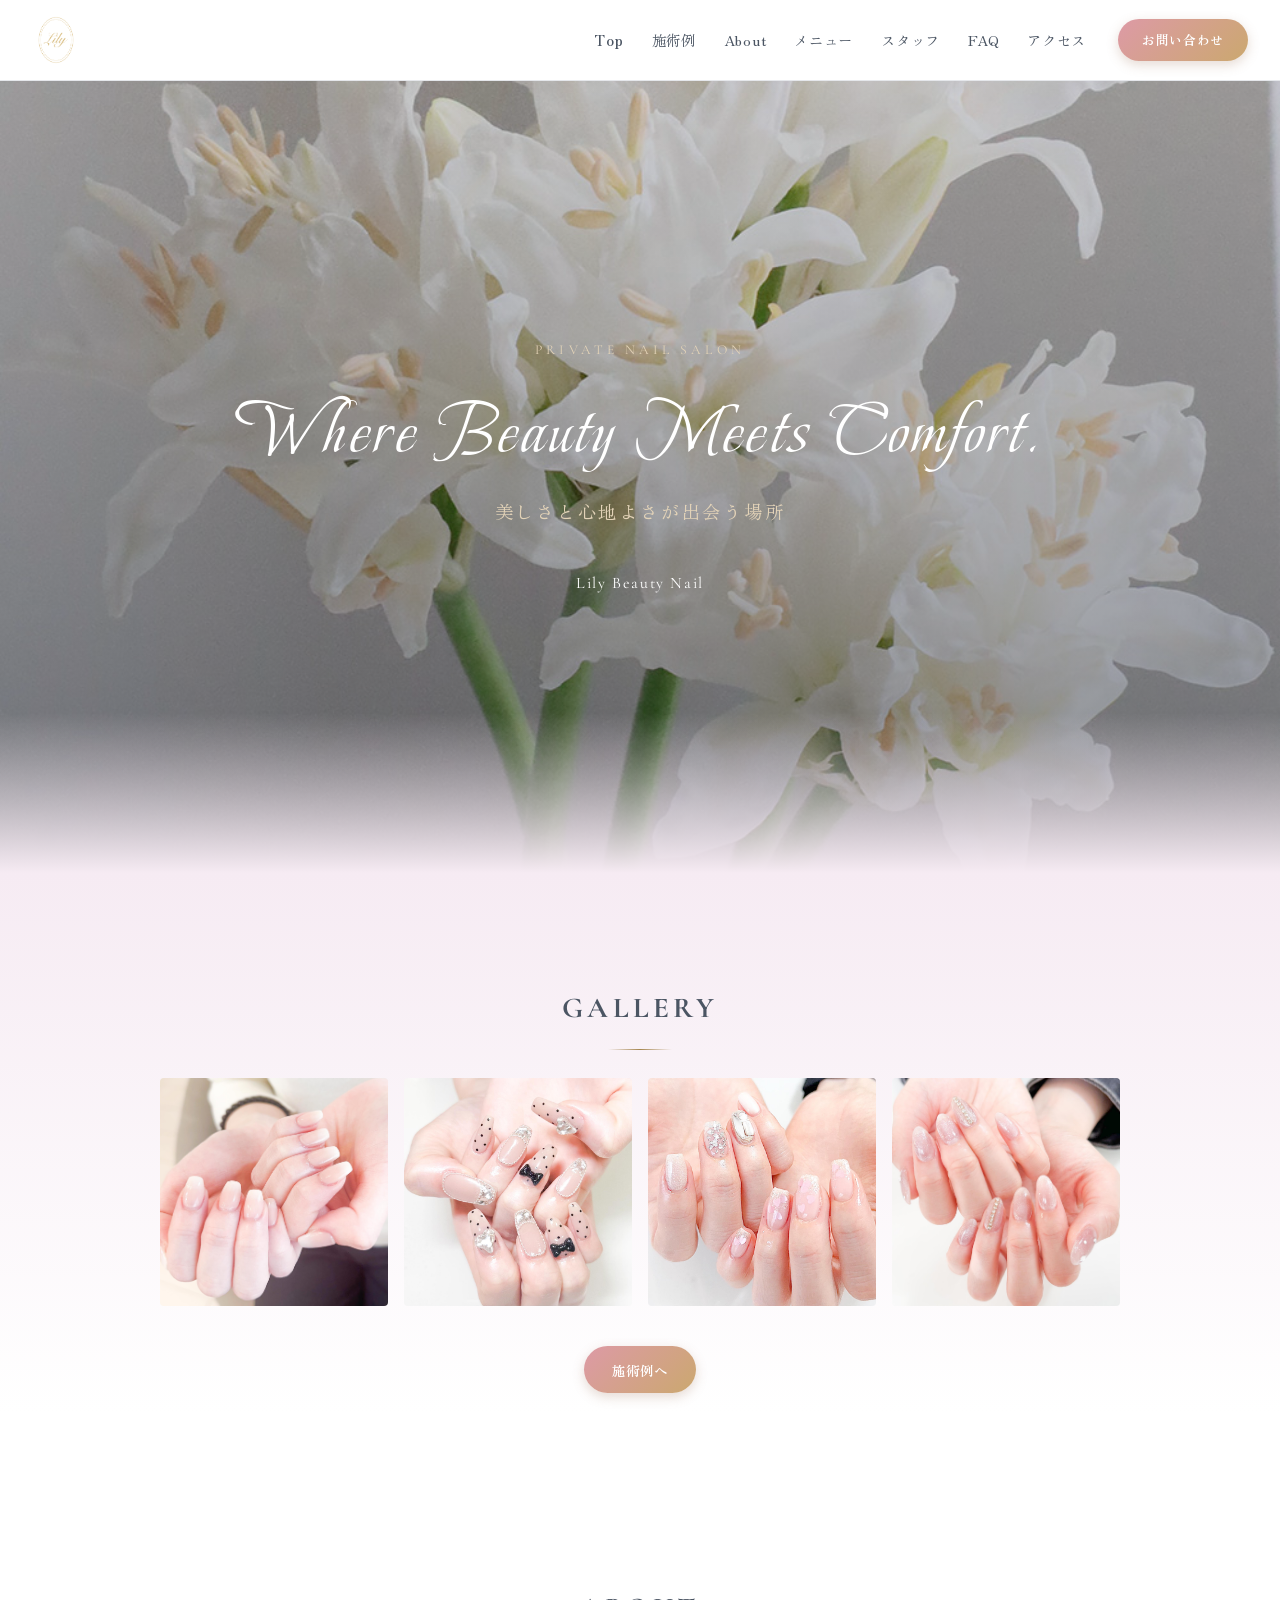
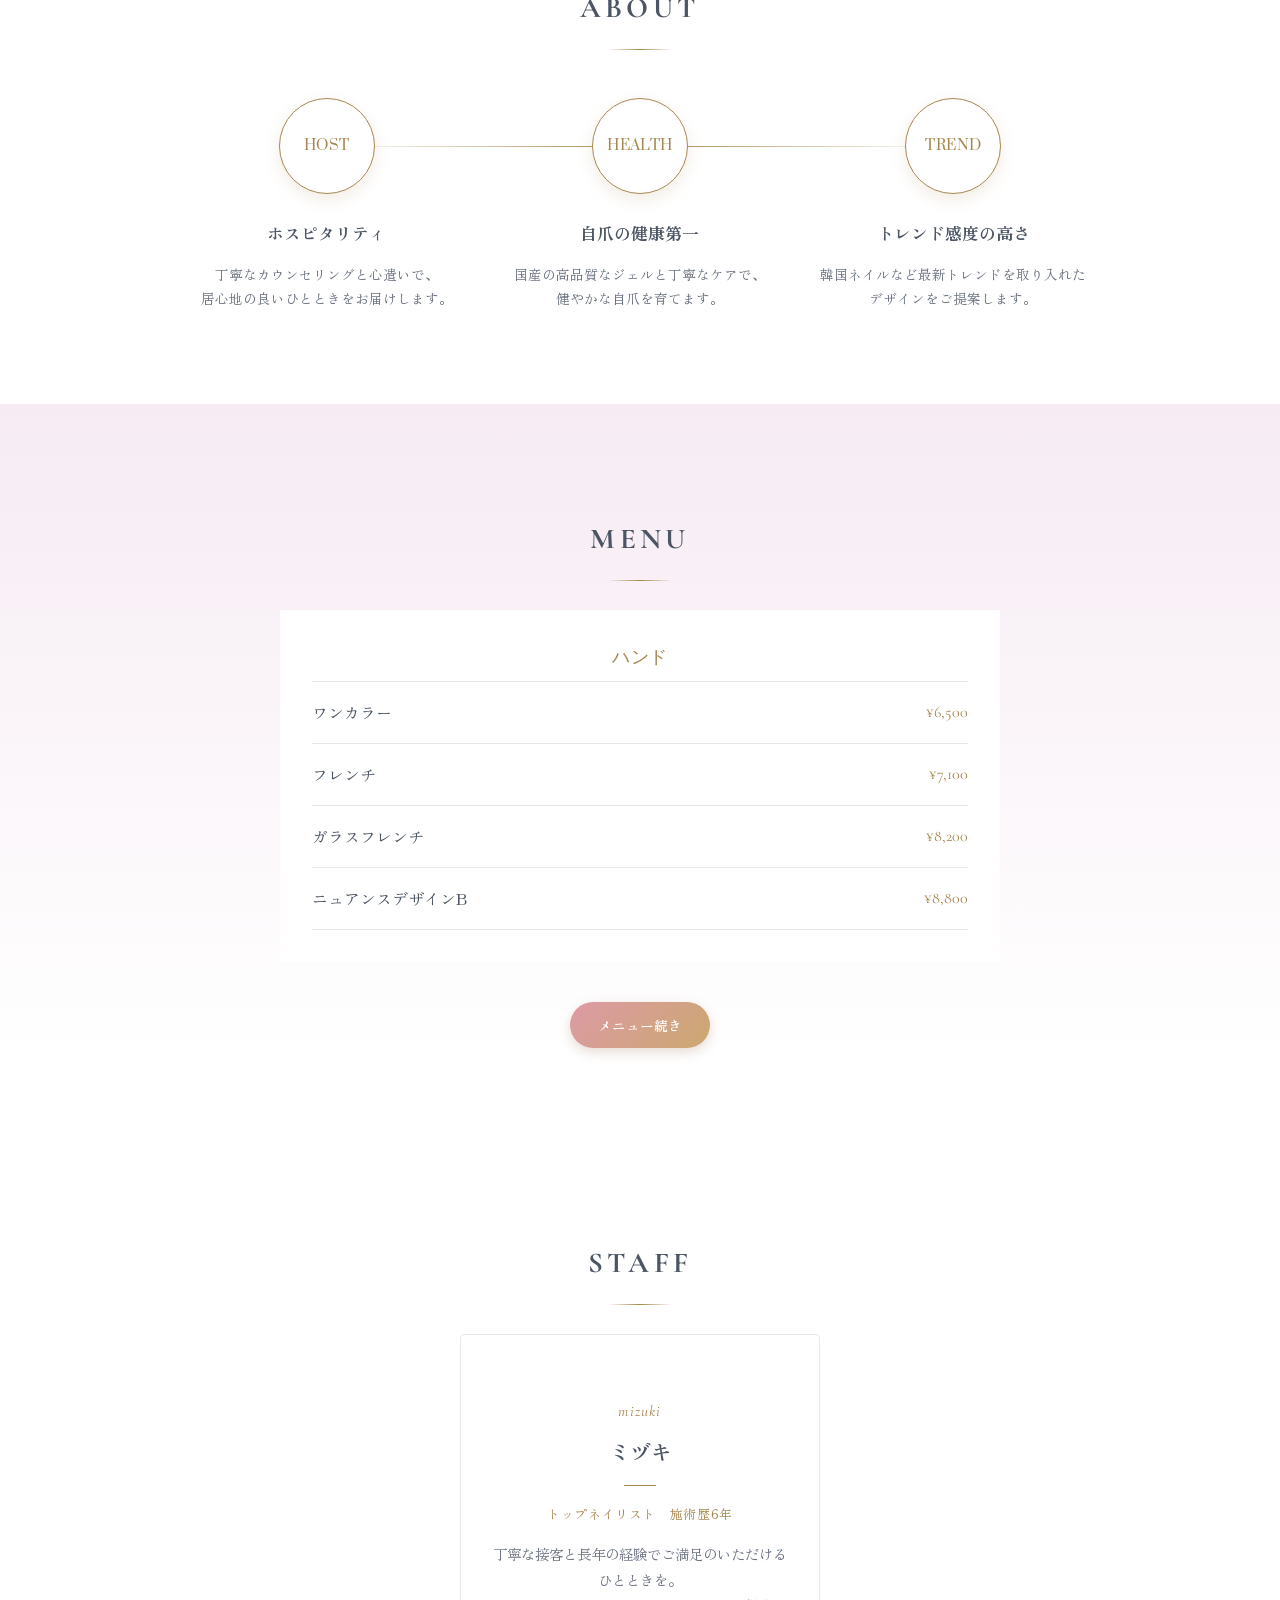
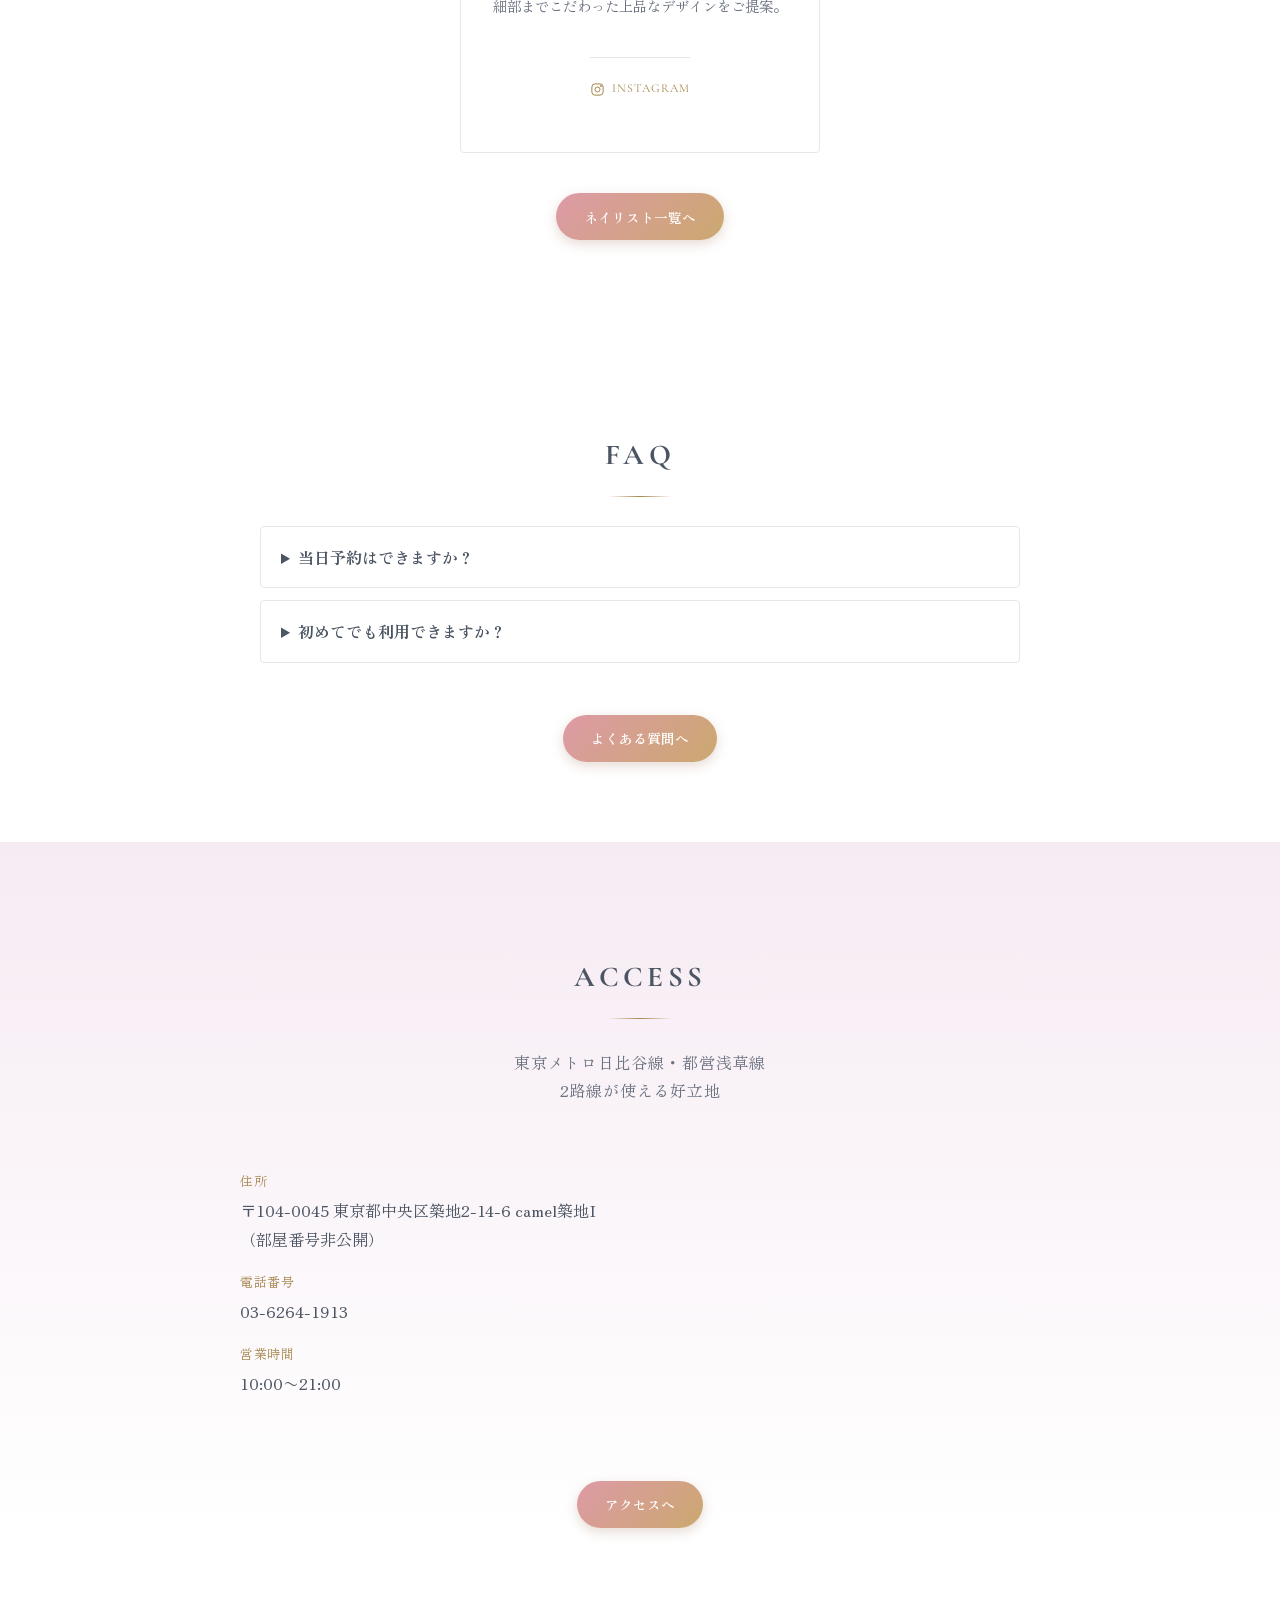
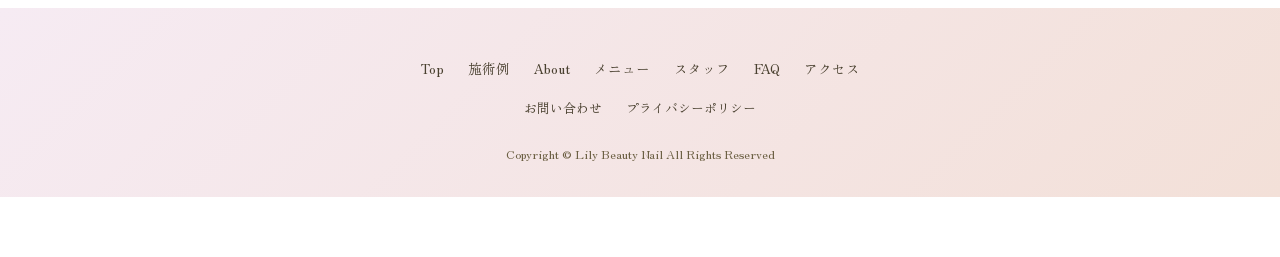
==== index.html @ 48273296 "Initial commit: Lily Beauty Nail official site 8 pages (Top / About / Gallery / Menu / Staff / FAQ /" ====
<!DOCTYPE html>
<html lang="ja">
<head>
  <meta charset="UTF-8">
  <meta name="viewport" content="width=device-width, initial-scale=1.0">
  <title>Lily Beauty Nail</title>
  <link rel="preconnect" href="https://fonts.googleapis.com">
  <link href="https://fonts.googleapis.com/css2?family=Beau+Rivage&family=Cormorant+Garamond:ital,wght@0,500;0,600;0,700;1,500;1,600;1,700&family=Prata&family=Zen+Old+Mincho:wght@400;500;600;700&display=swap" rel="stylesheet">
  <link rel="stylesheet" href="style.css">
</head>
<body>
  <header class="site-header">
    <a href="index.html" class="logo">
      <img src="images/logo.png" alt="Lily Beauty Nail">
    </a>
    <nav id="site-nav" class="site-nav">
      <ul>
        <li><a href="index.html" class="active">Top</a></li>
        <li><a href="gallery.html">施術例</a></li>
        <li><a href="concept.html">About</a></li>
        <li><a href="menu.html">メニュー</a></li>
        <li><a href="staff.html">スタッフ</a></li>
        <li><a href="faq.html">FAQ</a></li>
        <li><a href="access.html">アクセス</a></li>
    </ul>
      <a href="access.html" class="btn-contact contact-trigger">お問い合わせ</a>
    </nav>
    <button id="nav-toggle" class="nav-toggle" aria-label="メニューを開く" aria-expanded="false">
      <span></span><span></span><span></span>
    </button>
  </header>

  <section class="hero" style="background-image: url('images/hero-lily.jpg');">
    <div class="hero-overlay"></div>
    <div class="hero-content">
      <p class="hero-eyebrow">PRIVATE NAIL SALON</p>
      <h1>Where Beauty Meets Comfort.</h1>
      <p class="hero-sub-jp">美しさと心地よさが出会う場所</p>
      <p class="hero-sub">Lily Beauty Nail</p>
    </div>
  </section>

  <section class="preview-section on-green">
    <p class="preview-eyebrow">Gallery</p>
    <div class="gallery-grid" style="max-width:960px;margin:0 auto;">
      <div class="gallery-item"><img src="images/gallery-1.jpg" alt="ナチュラルフレンチネイル"><span class="gallery-word">simple</span></div>
      <div class="gallery-item"><img src="images/gallery-2.jpg" alt="ドットとリボンのネイルデザイン"><span class="gallery-word">korean</span></div>
      <div class="gallery-item"><img src="images/gallery-3.jpg" alt="グリッターとハートのネイルデザイン"><span class="gallery-word">trend</span></div>
      <div class="gallery-item"><img src="images/gallery-4.jpg" alt="グリッターとラインストーンのネイルデザイン"><span class="gallery-word">chic</span></div>
    </div>
    <a href="gallery.html" class="preview-more">施術例へ</a>
  </section>

  <section class="preview-section">
    <p class="preview-eyebrow">About</p>
    <div class="values-grid">
      <div class="value-item">
        <div class="value-circle"><span>HOST</span></div>
        <h3>ホスピタリティ</h3>
        <p>丁寧なカウンセリングと心遣いで、<br>居心地の良いひとときをお届けします。</p>
      </div>
      <div class="value-item">
        <div class="value-circle"><span>HEALTH</span></div>
        <h3>自爪の健康第一</h3>
        <p>国産の高品質なジェルと丁寧なケアで、<br>健やかな自爪を育てます。</p>
      </div>
      <div class="value-item">
        <div class="value-circle"><span>TREND</span></div>
        <h3>トレンド感度の高さ</h3>
        <p>韓国ネイルなど最新トレンドを取り入れた<br>デザインをご提案します。</p>
      </div>
    </div>
  </section>

  <section class="preview-section on-green">
    <p class="preview-eyebrow">Menu</p>
    <div style="max-width:720px;margin:0 auto;background:#fff;padding:2rem;">
      <p class="menu-category" style="margin-top:0;">ハンド</p>
      <ul class="menu-list" style="max-width:none;">
        <li><span class="menu-name">ワンカラー</span><span class="menu-price">¥6,500</span></li>
        <li><span class="menu-name">フレンチ</span><span class="menu-price">¥7,100</span></li>
        <li><span class="menu-name">ガラスフレンチ</span><span class="menu-price">¥8,200</span></li>
        <li><span class="menu-name">ニュアンスデザインB</span><span class="menu-price">¥8,800</span></li>
      </ul>
    </div>
    <a href="menu.html" class="preview-more">メニュー続き</a>
  </section>

  <section class="preview-section">
    <p class="preview-eyebrow">Staff</p>
    <div class="staff-grid" style="grid-template-columns:1fr;max-width:360px;margin:0 auto;">
      <article class="staff-card">
        <p class="staff-en">mizuki</p>
        <h3>ミヅキ</h3>
        <p class="staff-role">トップネイリスト　施術歴6年</p>
        <p class="staff-desc">丁寧な接客と長年の経験でご満足のいただけるひとときを。<br>細部までこだわった上品なデザインをご提案。</p>
        <a class="staff-instagram" href="https://www.instagram.com/bmoon_mizuki" target="_blank" rel="noopener noreferrer" aria-label="ミヅキのInstagram">
          <svg width="15" height="15" viewBox="0 0 24 24" fill="none" stroke="currentColor" stroke-width="1.6"><rect x="3" y="3" width="18" height="18" rx="5"></rect><circle cx="12" cy="12" r="4"></circle><circle cx="17.5" cy="6.5" r="1"></circle></svg>
          Instagram
        </a>
      </article>
    </div>
    <a href="staff.html" class="preview-more">ネイリスト一覧へ</a>
  </section>

  <section class="preview-section">
    <p class="preview-eyebrow">FAQ</p>
    <div class="faq-list" style="max-width:760px;margin:0 auto;">
      <details class="faq-item">
        <summary>当日予約はできますか？</summary>
        <p>大歓迎です。直前のご予約はお電話にてお問い合せください。</p>
      </details>
      <details class="faq-item">
        <summary>初めてでも利用できますか？</summary>
        <p>もちろんです。お客様一人一人に親身に向き合い丁寧な接客を心がけておりますので、初めての方でもご安心いただけます。</p>
      </details>
    </div>
    <a href="faq.html" class="preview-more">よくある質問へ</a>
  </section>

  <section class="preview-section on-green">
    <p class="preview-eyebrow">Access</p>
    <p class="preview-sub">東京メトロ日比谷線・都営浅草線<br>2路線が使える好立地</p>
    <div class="access-grid" style="max-width:800px;margin:0 auto;">
      <dl class="access-info">
        <dt>住所</dt>
        <dd>〒104-0045 東京都中央区築地2-14-6 camel築地I（部屋番号非公開）</dd>
        <dt>電話番号</dt>
        <dd>03-6264-1913</dd>
        <dt>営業時間</dt>
        <dd>10:00〜21:00</dd>
      </dl>
      <iframe
        class="access-map-embed"
        src="https://www.google.com/maps?q=%E6%9D%B1%E4%BA%AC%E9%83%BD%E4%B8%AD%E5%A4%AE%E5%8C%BA%E7%AF%89%E5%9C%B02-14-6&output=embed"
        loading="lazy"
        referrerpolicy="no-referrer-when-downgrade"
        title="Lily Beauty Nail 地図"></iframe>
    </div>
    <a href="access.html" class="preview-more">アクセスへ</a>
  </section>

  <footer class="site-footer">
    <ul class="footer-links">
      <li><a href="index.html">Top</a></li>
      <li><a href="gallery.html">施術例</a></li>
      <li><a href="concept.html">About</a></li>
      <li><a href="menu.html">メニュー</a></li>
      <li><a href="staff.html">スタッフ</a></li>
      <li><a href="faq.html">FAQ</a></li>
      <li><a href="access.html">アクセス</a></li>
      </ul>
    <ul class="footer-links secondary">
      <li><a href="access.html" class="contact-trigger">お問い合わせ</a></li>
      <li><a href="privacy.html">プライバシーポリシー</a></li>
    </ul>
    <p class="footer-copyright">Copyright © Lily Beauty Nail All Rights Reserved</p>
  </footer>
  <script src="script.js"></script>
</body>
</html>
---- style.css ----
:root {
  --gold: #a6864f;
  --gold-light: #e3d3b8;
  --rose: #d27382;
  --green: #d27382;
  --footer-gold: #f6ebf3;
  --bg: #ffffff;
  --bg-alt: #f8f2ee;
  --ink: #4b5563;
  --ink-light: #6b7280;
  --border: #e5e7eb;
  --font-jp: "Zen Old Mincho", serif;
  --font-en: "Cormorant Garamond", serif;
  --font-script: "Cormorant Garamond", serif;
  --rose-muted: #dd9aa6;
  --gold-muted: #cba86f;
  --gradient-primary: linear-gradient(135deg, var(--rose-muted), var(--gold-muted));
  --gradient-primary-hover: linear-gradient(135deg, var(--gold-muted), var(--rose-muted));
  --gradient-gold-shine: linear-gradient(90deg, transparent 0%, var(--gold) 50%, transparent 100%);
}

/* Scroll reveal (class added by script.js; no-JS visitors see everything immediately) */
.reveal {
  opacity: 0;
  transform: translateY(28px);
  transition: opacity 0.8s ease, transform 0.8s ease;
}

.reveal.is-visible {
  opacity: 1;
  transform: translateY(0);
}

@media (prefers-reduced-motion: reduce) {
  .reveal {
    transition: none;
    opacity: 1;
    transform: none;
  }
}

* {
  box-sizing: border-box;
}

body {
  margin: 0;
  font-family: var(--font-jp);
  color: var(--ink);
  background: var(--bg);
  line-height: 1.8;
  scroll-behavior: smooth;
}

h1, h2, h3 {
  font-weight: 700;
  margin: 0;
}

a {
  color: inherit;
  text-decoration: none;
}

ul {
  list-style: none;
  margin: 0;
  padding: 0;
}

/* Header */
.site-header {
  position: sticky;
  top: 0;
  z-index: 100;
  display: flex;
  align-items: center;
  justify-content: space-between;
  padding: 1rem 2rem;
  background: rgba(255, 255, 255, 0.95);
  border-bottom: 1px solid var(--border);
}

.logo {
  display: flex;
  align-items: center;
}

.logo img {
  height: 48px;
  width: auto;
  display: block;
}

.site-nav {
  display: flex;
  align-items: center;
  gap: 2rem;
}

.site-nav ul {
  display: flex;
  gap: 1.75rem;
  font-size: 0.9rem;
  letter-spacing: 0.05em;
}

.site-nav ul a:hover {
  color: var(--green);
}

.site-nav ul a.active {
  color: var(--ink);
  font-weight: 700;
}

.btn-contact {
  display: inline-block;
  background: var(--gradient-primary);
  color: #fff;
  padding: 0.6rem 1.5rem;
  border-radius: 999px;
  font-size: 0.8rem;
  font-weight: 700;
  letter-spacing: 0.05em;
  box-shadow: 0 4px 12px rgba(154, 110, 82, 0.25);
  transition: background 0.35s ease, transform 0.25s ease, box-shadow 0.25s ease;
}

.btn-contact:hover,
.btn-contact:focus-visible {
  background: var(--gradient-primary-hover);
  transform: translateY(-2px) scale(1.04);
  box-shadow: 0 10px 20px rgba(154, 110, 82, 0.35);
}

/* Bottom contact bar (always visible) */
body.has-bottom-bar {
  padding-bottom: 60px;
}

.bottom-bar {
  position: fixed;
  left: 0;
  right: 0;
  bottom: 0;
  z-index: 500;
  display: flex;
  background: var(--gradient-primary);
  box-shadow: 0 -4px 16px rgba(0, 0, 0, 0.15);
  transform: translateY(0);
  opacity: 1;
  transition: transform 0.4s ease, opacity 0.35s ease;
}

.bottom-bar.bottom-bar-hidden {
  transform: translateY(100%);
  opacity: 0;
  pointer-events: none;
}

.contact-popover {
  position: fixed;
  z-index: 800;
  width: 230px;
  background: var(--bg);
  border: 1px solid var(--border);
  border-radius: 10px;
  box-shadow: 0 16px 40px rgba(0, 0, 0, 0.18);
  padding: 0.5rem;
  opacity: 0;
  transform: translateY(-6px);
  pointer-events: none;
  transition: opacity 0.2s ease, transform 0.2s ease;
}

.contact-popover.open {
  opacity: 1;
  transform: translateY(0);
  pointer-events: auto;
}

.contact-popover a {
  display: flex;
  align-items: center;
  gap: 0.65rem;
  padding: 0.65rem 0.75rem;
  border-radius: 7px;
  color: var(--ink);
  font-size: 0.85rem;
  letter-spacing: 0.02em;
  transition: background 0.2s ease;
}

.contact-popover a:hover,
.contact-popover a:focus-visible {
  background: var(--bg-alt);
}

.contact-popover a svg {
  flex-shrink: 0;
  color: var(--gold);
}

.bottom-bar-item {
  flex: 1;
  display: flex;
  align-items: center;
  justify-content: center;
  gap: 0.5rem;
  padding: 0.7rem 0.5rem;
  color: #fff;
  letter-spacing: 0.02em;
  border-left: 1px solid rgba(255, 255, 255, 0.3);
  transition: background 0.25s ease;
}

.bottom-bar-item:first-child {
  border-left: none;
}

.bottom-bar-item:hover,
.bottom-bar-item:focus-visible {
  background: rgba(255, 255, 255, 0.15);
}

.bottom-bar-item svg {
  flex-shrink: 0;
}

.bottom-bar-text {
  display: flex;
  flex-direction: column;
  align-items: flex-start;
  line-height: 1.3;
}

.bottom-bar-label {
  font-size: 0.68rem;
  letter-spacing: 0.05em;
  opacity: 0.85;
}

.bottom-bar-value {
  font-size: 0.82rem;
  font-weight: 700;
}

@media (max-width: 480px) {
  body.has-bottom-bar {
    padding-bottom: 60px;
  }

  .bottom-bar-item {
    padding: 0.55rem 0.4rem;
    gap: 0.35rem;
  }

  .bottom-bar-label {
    font-size: 0.6rem;
  }

  .bottom-bar-value {
    font-size: 0.72rem;
  }
}

.nav-toggle {
  display: none;
  flex-direction: column;
  gap: 5px;
  background: none;
  border: none;
  cursor: pointer;
  padding: 0.5rem;
}

.nav-toggle span {
  width: 24px;
  height: 2px;
  background: var(--ink);
}

/* Hero (Top page) */
.hero {
  position: relative;
  min-height: 88vh;
  display: flex;
  align-items: center;
  justify-content: center;
  text-align: center;
  background-size: cover;
  background-position: center;
  color: #fff;
}

.hero-overlay {
  position: absolute;
  inset: 0;
  background: linear-gradient(180deg, rgba(17, 24, 39, 0.15), rgba(17, 24, 39, 0.45));
}

.hero::after {
  content: "";
  position: absolute;
  left: 0;
  right: 0;
  bottom: 0;
  height: 160px;
  background: linear-gradient(180deg, rgba(246, 235, 243, 0) 0%, var(--footer-gold) 100%);
  pointer-events: none;
}

.hero-content {
  position: relative;
  z-index: 1;
  padding: 0 2rem;
}

.hero-eyebrow {
  font-family: var(--font-en);
  letter-spacing: 0.3em;
  font-size: 0.85rem;
  margin-bottom: 1.25rem;
  color: var(--gold-light);
  opacity: 0;
  animation: hero-fade-up 0.8s ease 2.3s forwards;
}

.hero h1 {
  font-family: "Beau Rivage", cursive;
  font-size: 4.5rem;
  line-height: 1.4;
  font-weight: 400;
  font-style: normal;
  letter-spacing: 0.05em;
  clip-path: inset(0 100% 0 0);
  animation: handwrite-reveal 2s cubic-bezier(0.65, 0, 0.35, 1) 0.1s forwards;
}

@keyframes handwrite-reveal {
  to {
    clip-path: inset(0 0 0 0);
  }
}

@keyframes hero-fade-up {
  from {
    opacity: 0;
    transform: translateY(16px);
  }
  to {
    opacity: 1;
    transform: translateY(0);
  }
}

@media (prefers-reduced-motion: reduce) {
  .hero h1 {
    clip-path: none;
    animation: none;
  }

  .hero-eyebrow,
  .hero-sub-jp,
  .hero-sub {
    opacity: 1;
    animation: none;
  }
}

.hero-sub-jp {
  margin-top: 0.75rem;
  color: var(--gold-light);
  font-size: 1.15rem;
  letter-spacing: 0.15em;
  opacity: 0;
  animation: hero-fade-up 0.8s ease 2.5s forwards;
}

.hero-sub {
  font-family: var(--font-en);
  letter-spacing: 0.1em;
  margin: 2.5rem 0 2rem;
  opacity: 0;
  animation: hero-fade-up 0.8s ease 2.7s forwards;
}

.hero .btn-contact {
  display: inline-block;
}


/* Page banner (subpages) */
.page-banner {
  position: relative;
  height: 330px;
  display: flex;
  flex-direction: column;
  align-items: center;
  justify-content: center;
  text-align: center;
  background-size: cover;
  background-position: center;
  overflow: hidden;
}

.page-banner::before {
  content: "";
  position: absolute;
  inset: 0;
  background: linear-gradient(135deg, rgba(210, 115, 130, 0.25), rgba(255, 255, 255, 0.55));
}

.page-banner .banner-title,
.page-banner .banner-sub {
  position: relative;
  z-index: 1;
}

.banner-title {
  font-family: var(--font-script);
  font-size: 2.2rem;
  font-weight: 700;
  letter-spacing: 0.15em;
  text-transform: uppercase;
  color: var(--ink);
  position: relative;
  padding-bottom: 1rem;
}

.banner-title::after {
  content: "";
  position: absolute;
  bottom: 0;
  left: 50%;
  transform: translateX(-50%);
  width: 64px;
  height: 1px;
  background: var(--gradient-gold-shine);
}

.banner-sub {
  margin-top: 0.5rem;
  color: var(--ink-light);
  letter-spacing: 0.1em;
}

/* Preview sections (Top page) */
.preview-section {
  padding: 5rem 2rem;
  text-align: center;
}

.preview-eyebrow {
  font-family: var(--font-script);
  font-size: 1.8rem;
  font-weight: 700;
  letter-spacing: 0.15em;
  text-transform: uppercase;
  color: var(--ink);
  position: relative;
  padding-bottom: 1rem;
}

.preview-eyebrow::after {
  content: "";
  position: absolute;
  bottom: 0;
  left: 50%;
  transform: translateX(-50%);
  width: 64px;
  height: 1px;
  background: var(--gradient-gold-shine);
}

.preview-sub {
  margin: 0.5rem 0 3rem;
  color: var(--ink-light);
  letter-spacing: 0.05em;
}

.preview-section.on-green {
  background: linear-gradient(180deg, var(--footer-gold), var(--bg) 90%);
}

.preview-more {
  display: inline-block;
  margin-top: 2.5rem;
  background: var(--gradient-primary);
  color: #fff;
  padding: 0.7rem 1.75rem;
  border-radius: 999px;
  font-size: 0.85rem;
  font-weight: 700;
  box-shadow: 0 4px 12px rgba(154, 110, 82, 0.25);
  transition: background 0.35s ease, transform 0.25s ease, box-shadow 0.25s ease;
}

.preview-more:hover,
.preview-more:focus-visible {
  background: var(--gradient-primary-hover);
  transform: translateY(-2px) scale(1.04);
  box-shadow: 0 10px 20px rgba(154, 110, 82, 0.35);
}

/* Values (About) */
.values-grid {
  position: relative;
  display: grid;
  grid-template-columns: repeat(3, 1fr);
  gap: 2.5rem;
  max-width: 900px;
  margin: 3rem auto 0;
}

.values-grid::before {
  content: "";
  position: absolute;
  top: 48px;
  left: 16%;
  right: 16%;
  height: 1px;
  background: var(--gradient-gold-shine);
  z-index: 0;
}

.value-item {
  position: relative;
  z-index: 1;
}

.value-circle {
  width: 96px;
  height: 96px;
  margin: 0 auto 1.5rem;
  border-radius: 50%;
  border: 1px solid var(--gold);
  background: var(--bg);
  display: flex;
  align-items: center;
  justify-content: center;
  box-shadow: 0 6px 16px rgba(166, 134, 79, 0.15);
  transition: transform 0.3s ease, box-shadow 0.3s ease, background 0.3s ease;
}

.value-circle span {
  font-family: "Prata", serif;
  font-size: 0.9rem;
  letter-spacing: 0.03em;
  color: var(--gold);
  transition: color 0.3s ease;
}

.value-circle:hover {
  transform: scale(1.08);
  background: var(--gold);
  box-shadow: 0 10px 24px rgba(166, 134, 79, 0.28);
}

.value-circle:hover span {
  color: #fff;
}

.value-item h3 {
  font-size: 1.05rem;
  margin-bottom: 0.6rem;
  color: var(--ink);
}

.value-item p {
  font-size: 0.85rem;
  color: var(--ink-light);
  line-height: 1.8;
}

@media (max-width: 768px) {
  .values-grid {
    grid-template-columns: 1fr;
    gap: 3rem;
  }

  .values-grid::before {
    display: none;
  }

  .value-item:not(:last-child)::after {
    content: "";
    position: absolute;
    top: 100%;
    left: 50%;
    width: 1px;
    height: 3rem;
    background: linear-gradient(180deg, var(--gold), transparent);
    z-index: 0;
  }
}

/* Intro block (subpages) */
.intro-block {
  max-width: 960px;
  margin: 0 auto;
  padding: 4.5rem 2rem 3rem;
  text-align: center;
}

.intro-block h2 {
  font-size: 1.3rem;
  font-weight: 500;
  padding-bottom: 1.5rem;
  border-bottom: 1px solid var(--border);
  margin-bottom: 1.5rem;
}

.intro-block p {
  color: var(--ink-light);
}

/* Sections */
.section {
  max-width: 960px;
  margin: 0 auto;
  padding: 0 2rem 6rem;
  text-align: center;
}

.section-eyebrow {
  font-family: var(--font-en);
  color: var(--gold);
  letter-spacing: 0.2em;
  font-size: 0.9rem;
  margin: 0 0 0.75rem;
}

.section h2 {
  font-size: 1.6rem;
  margin-bottom: 2rem;
}

.section-text {
  max-width: 640px;
  margin: 0 auto;
  color: var(--ink-light);
}

.faq {
  background: var(--bg-alt);
  padding-top: 3rem;
  padding-bottom: 5rem;
}

.concept {
  padding-top: 1rem;
  padding-bottom: 5rem;
}

/* Concept */
.concept-block {
  display: flex;
  align-items: center;
  text-align: left;
  margin-bottom: 5rem;
}

.concept-block.reverse {
  flex-direction: row-reverse;
}

.concept-img {
  width: 58%;
  aspect-ratio: 4 / 3;
  object-fit: cover;
  border-radius: 2px;
  flex-shrink: 0;
}

.concept-text {
  background: #fff;
  width: 46%;
  margin-left: -12%;
  padding: 2.5rem;
  position: relative;
  z-index: 1;
  box-shadow: 0 10px 30px rgba(0, 0, 0, 0.06);
}

.concept-block.reverse .concept-text {
  margin-left: 0;
  margin-right: -12%;
}

.concept-text h3 {
  font-size: 1.1rem;
  margin-bottom: 0.75rem;
  color: var(--gold);
  font-weight: 500;
}

.concept-text p {
  color: var(--ink-light);
  font-size: 0.95rem;
}

/* Gallery */
.gallery-grid {
  display: grid;
  grid-template-columns: repeat(4, 1fr);
  gap: 1rem;
}

.gallery-item {
  position: relative;
  aspect-ratio: 1 / 1;
  border-radius: 4px;
  overflow: hidden;
  background: var(--bg-alt);
}

.gallery-item img {
  width: 100%;
  height: 100%;
  object-fit: cover;
  display: block;
}

.gallery-item::after {
  content: "";
  position: absolute;
  inset: 0;
  background: linear-gradient(135deg, rgba(210, 115, 130, 0.4), rgba(255, 255, 255, 0.55));
  opacity: 0;
  transition: opacity 0.4s ease;
  pointer-events: none;
}

.gallery-item:hover::after {
  opacity: 0.35;
}

.gallery-word {
  position: absolute;
  left: 50%;
  bottom: 24px;
  transform: translate(-50%, 14px);
  opacity: 0;
  color: #fff;
  font-family: var(--font-en);
  font-style: italic;
  font-size: 1.5rem;
  letter-spacing: 0.06em;
  text-shadow: 0 2px 10px rgba(0, 0, 0, 0.35);
  transition: opacity 0.4s ease, transform 0.4s ease;
  pointer-events: none;
  z-index: 1;
}

.gallery-item:hover .gallery-word,
.carousel-slide:hover .gallery-word {
  opacity: 1;
  transform: translate(-50%, 0);
}

/* Carousel */
.carousel {
  position: relative;
  max-width: 640px;
  margin: 0 auto;
}

.carousel-viewport {
  overflow: hidden;
  border-radius: 4px;
}

.carousel-track {
  display: flex;
  transition: transform 0.5s ease;
}

.carousel-slide {
  position: relative;
  flex: 0 0 100%;
  aspect-ratio: 4 / 3;
  overflow: hidden;
}

.carousel-slide img {
  width: 100%;
  height: 100%;
  object-fit: cover;
  display: block;
}

.carousel-slide::after {
  content: "";
  position: absolute;
  inset: 0;
  background: linear-gradient(135deg, rgba(210, 115, 130, 0.4), rgba(255, 255, 255, 0.55));
  opacity: 0;
  transition: opacity 0.4s ease;
  pointer-events: none;
}

.carousel-slide:hover::after {
  opacity: 0.35;
}

.carousel-arrow {
  position: absolute;
  top: 50%;
  transform: translateY(-50%);
  width: 44px;
  height: 44px;
  border-radius: 50%;
  border: none;
  background: rgba(255, 255, 255, 0.85);
  color: var(--ink);
  font-size: 1.4rem;
  line-height: 1;
  cursor: pointer;
  box-shadow: 0 2px 8px rgba(0, 0, 0, 0.1);
  transition: background 0.2s;
}

.carousel-arrow:hover {
  background: #fff;
}

.carousel-arrow.prev {
  left: -22px;
}

.carousel-arrow.next {
  right: -22px;
}

.carousel-dots {
  display: flex;
  justify-content: center;
  gap: 0.6rem;
  margin-top: 1.5rem;
}

.carousel-dots .dot {
  width: 8px;
  height: 8px;
  padding: 0;
  border: none;
  border-radius: 50%;
  background: var(--border);
  cursor: pointer;
  transition: background 0.2s;
}

.carousel-dots .dot.active {
  background: var(--gradient-primary);
}

/* Staff */
.staff-grid {
  display: grid;
  grid-template-columns: repeat(3, 1fr);
  gap: 2.5rem;
  text-align: center;
}

.staff-card {
  padding: 3rem 2rem;
  border: 1px solid var(--border);
  border-radius: 4px;
  background: var(--bg);
  transition: box-shadow 0.3s ease, transform 0.3s ease, border-color 0.3s ease;
}

.staff-card:hover {
  box-shadow: 0 14px 32px rgba(166, 134, 79, 0.14);
  transform: translateY(-4px);
  border-color: var(--gold-muted);
}

.staff-en {
  font-family: var(--font-en);
  color: var(--gold);
  font-style: italic;
  letter-spacing: 0.08em;
  font-size: 0.95rem;
  margin-bottom: 0.5rem;
}

.staff-card h3 {
  font-size: 1.3rem;
  margin-bottom: 1rem;
}

.staff-card h3::after {
  content: "";
  display: block;
  width: 32px;
  height: 1px;
  background: var(--gold);
  margin: 0.9rem auto 0;
}

.staff-role {
  color: var(--gold);
  font-size: 0.8rem;
  letter-spacing: 0.05em;
  margin: 0 0 1rem;
}

.staff-desc {
  color: var(--ink-light);
  font-size: 0.9rem;
  line-height: 1.8;
}

.staff-instagram {
  display: inline-flex;
  align-items: center;
  gap: 0.4rem;
  margin-top: 1.5rem;
  padding-top: 1.25rem;
  border-top: 1px solid var(--border);
  font-family: var(--font-en);
  font-size: 0.75rem;
  letter-spacing: 0.08em;
  text-transform: uppercase;
  color: var(--gold);
  transition: color 0.3s ease;
}

.staff-instagram:hover {
  color: var(--rose);
}

/* Menu */
.menu-category {
  font-family: var(--font-en);
  color: var(--gold);
  font-size: 1.1rem;
  letter-spacing: 0.05em;
  margin: 2.5rem 0 0.5rem;
}

.menu-category:first-of-type {
  margin-top: 0;
}

.menu-sub {
  max-width: 480px;
  margin: 0 auto;
  text-align: left;
  font-size: 0.8rem;
  color: var(--ink-light);
  letter-spacing: 0.1em;
  padding-top: 0.75rem;
}

.menu-list {
  max-width: 480px;
  margin: 0 auto;
  border-top: 1px solid var(--border);
}

.menu-list li {
  display: flex;
  justify-content: space-between;
  padding: 1rem 0;
  border-bottom: 1px solid var(--border);
}

.menu-price {
  color: var(--gold);
  font-family: var(--font-en);
}

.menu-note {
  margin-top: 1.5rem;
  font-size: 0.8rem;
  color: var(--ink-light);
}

/* FAQ */
.faq-list {
  max-width: 640px;
  margin: 0 auto;
  text-align: left;
}

.faq-category {
  color: var(--gold);
  font-size: 1.05rem;
  letter-spacing: 0.05em;
  margin: 2.75rem 0 1rem;
  padding-bottom: 0.5rem;
  border-bottom: 1px solid var(--border);
}

.faq-category:first-of-type {
  margin-top: 0;
}

.faq-item {
  background: #fff;
  border: 1px solid var(--border);
  border-radius: 4px;
  padding: 1rem 1.25rem;
  margin-bottom: 0.75rem;
}

.faq-item summary {
  cursor: pointer;
  font-weight: 700;
}

.faq-item p {
  margin: 0.75rem 0 0;
  color: var(--ink-light);
}

/* Privacy Policy */
.privacy-list {
  max-width: 720px;
  margin: 0 auto;
  text-align: left;
}

.privacy-item {
  padding: 1.5rem 0;
  border-bottom: 1px solid var(--border);
}

.privacy-item:first-child {
  padding-top: 0;
}

.privacy-item:last-child {
  border-bottom: none;
}

.privacy-item h3 {
  font-size: 1rem;
  color: var(--gold);
  margin-bottom: 0.6rem;
}

.privacy-item p {
  color: var(--ink-light);
  font-size: 0.9rem;
  line-height: 1.8;
}

.privacy-date {
  max-width: 720px;
  margin: 2rem auto 0;
  text-align: right;
  font-size: 0.8rem;
  color: var(--ink-light);
}

/* Access */
.access-grid {
  display: grid;
  grid-template-columns: 1fr 1fr;
  gap: 2rem;
  text-align: left;
  align-items: start;
}

.access-photo {
  width: 100%;
  aspect-ratio: 4 / 3;
  object-fit: cover;
  border-radius: 4px;
}

.access-map-embed {
  width: 100%;
  aspect-ratio: 4 / 3;
  border: 0;
  border-radius: 4px;
}

.access-info dt {
  color: var(--gold);
  font-size: 0.8rem;
  letter-spacing: 0.05em;
  margin-top: 1rem;
}

.access-info dt:first-child {
  margin-top: 0;
}

.access-info dd {
  margin: 0.25rem 0 0;
}

/* Footer */
.site-footer {
  background: linear-gradient(135deg, var(--footer-gold), #f3e0d8);
  color: #4a4130;
  text-align: center;
  padding: 3rem 2rem 2rem;
}

.footer-links {
  display: flex;
  justify-content: center;
  flex-wrap: wrap;
  gap: 1.5rem;
  font-size: 0.85rem;
  margin-bottom: 1rem;
}

.footer-links.secondary {
  font-size: 0.8rem;
  margin-bottom: 1.5rem;
}

.footer-copyright {
  font-size: 0.75rem;
  color: #6b5f42;
  margin: 0;
}

/* Responsive */
@media (max-width: 768px) {
  .site-nav {
    position: fixed;
    top: 64px;
    left: 0;
    right: 0;
    bottom: 0;
    background: var(--bg);
    flex-direction: column;
    justify-content: flex-start;
    align-items: center;
    padding: 2rem;
    gap: 2rem;
    transform: translateX(100%);
    transition: transform 0.25s ease;
  }

  .site-nav.is-open {
    transform: translateX(0);
  }

  .site-nav ul {
    flex-direction: column;
    align-items: center;
    gap: 1.5rem;
  }

  .nav-toggle {
    display: flex;
  }

  .hero h1 {
    font-size: 2.8rem;
  }

  .hero-sub-jp {
    font-size: 1rem;
  }

  .gallery-grid {
    grid-template-columns: repeat(4, 1fr);
    gap: 0.5rem;
  }

  .access-grid {
    grid-template-columns: 1fr;
  }

  .concept-block,
  .concept-block.reverse {
    flex-direction: column;
  }

  .concept-img {
    width: 100%;
  }

  .concept-text,
  .concept-block.reverse .concept-text {
    width: 100%;
    margin: -2rem 1rem 0;
    padding: 1.5rem;
  }

  .staff-grid {
    grid-template-columns: 1fr;
  }

  .staff-card {
    padding: 2rem 1.5rem;
  }

}

@media (max-width: 480px) {
  .gallery-grid {
    grid-template-columns: repeat(2, 1fr);
    gap: 0.75rem;
  }
}
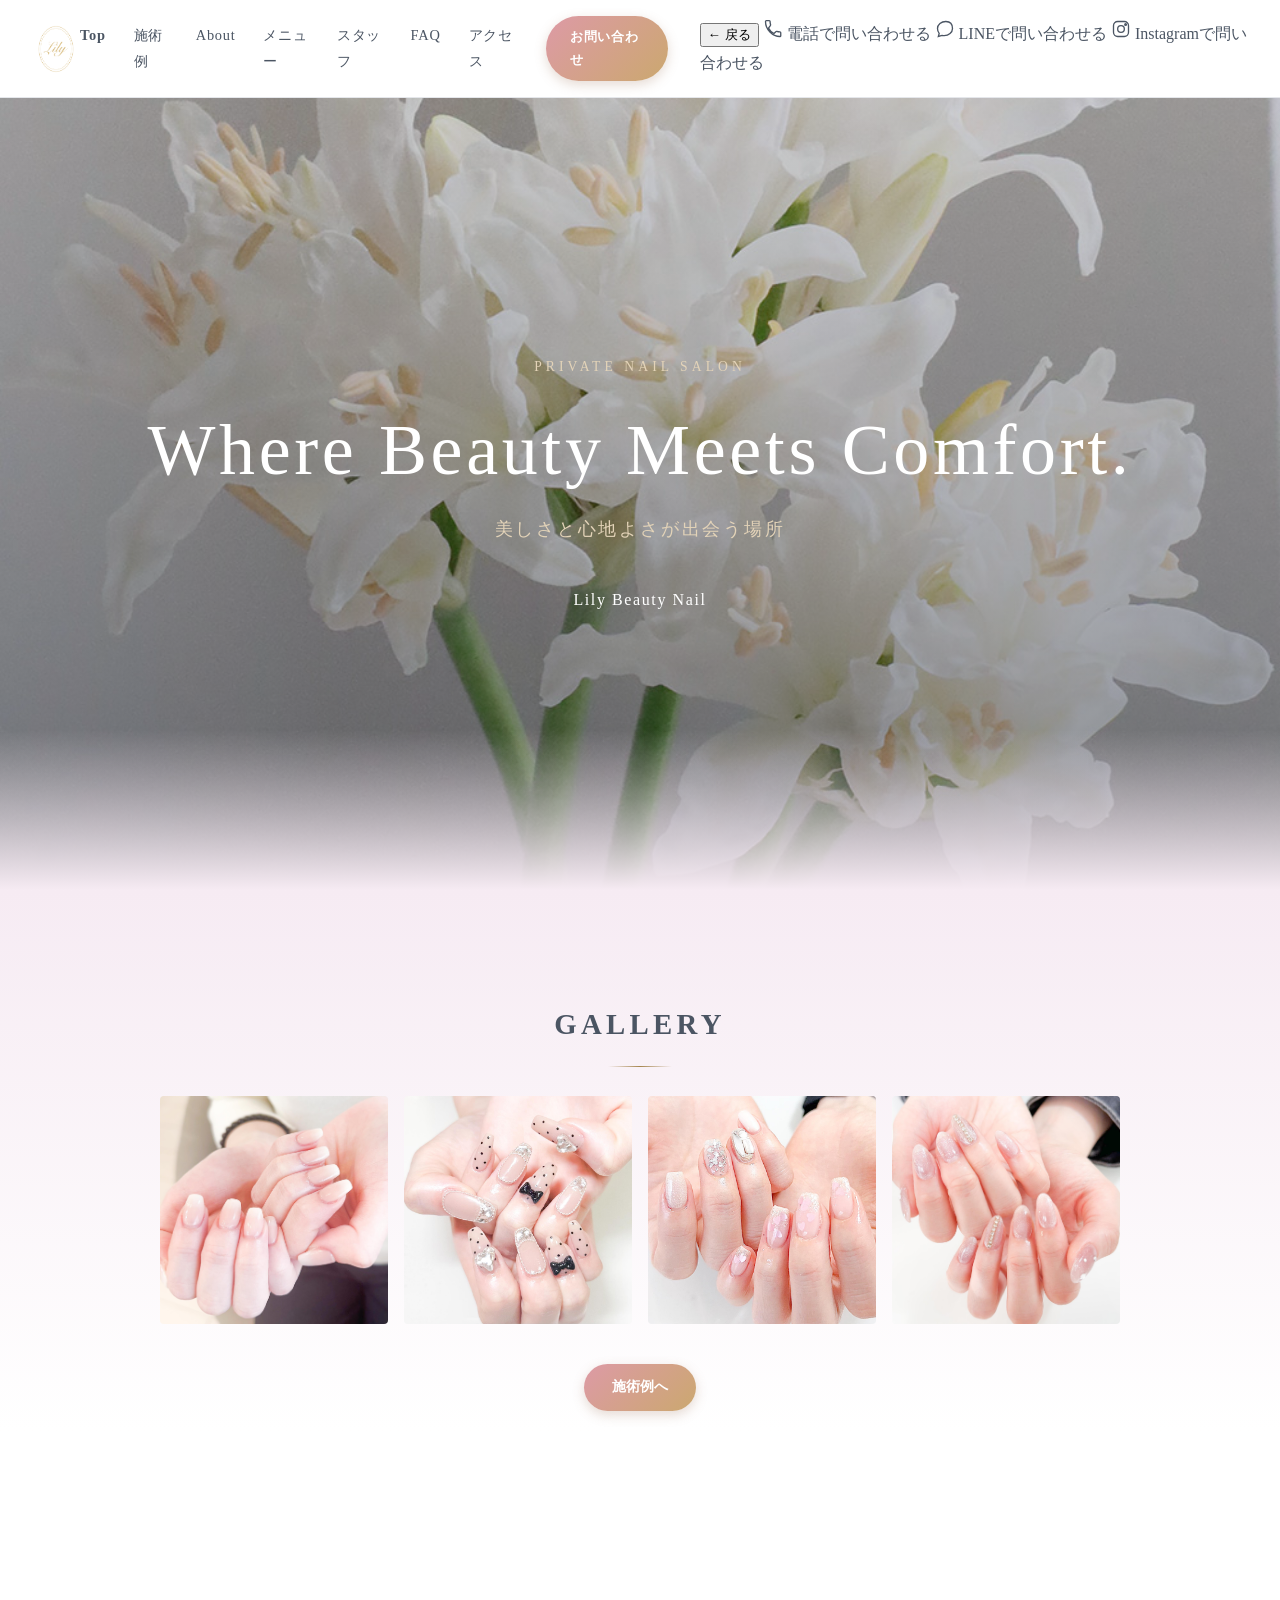
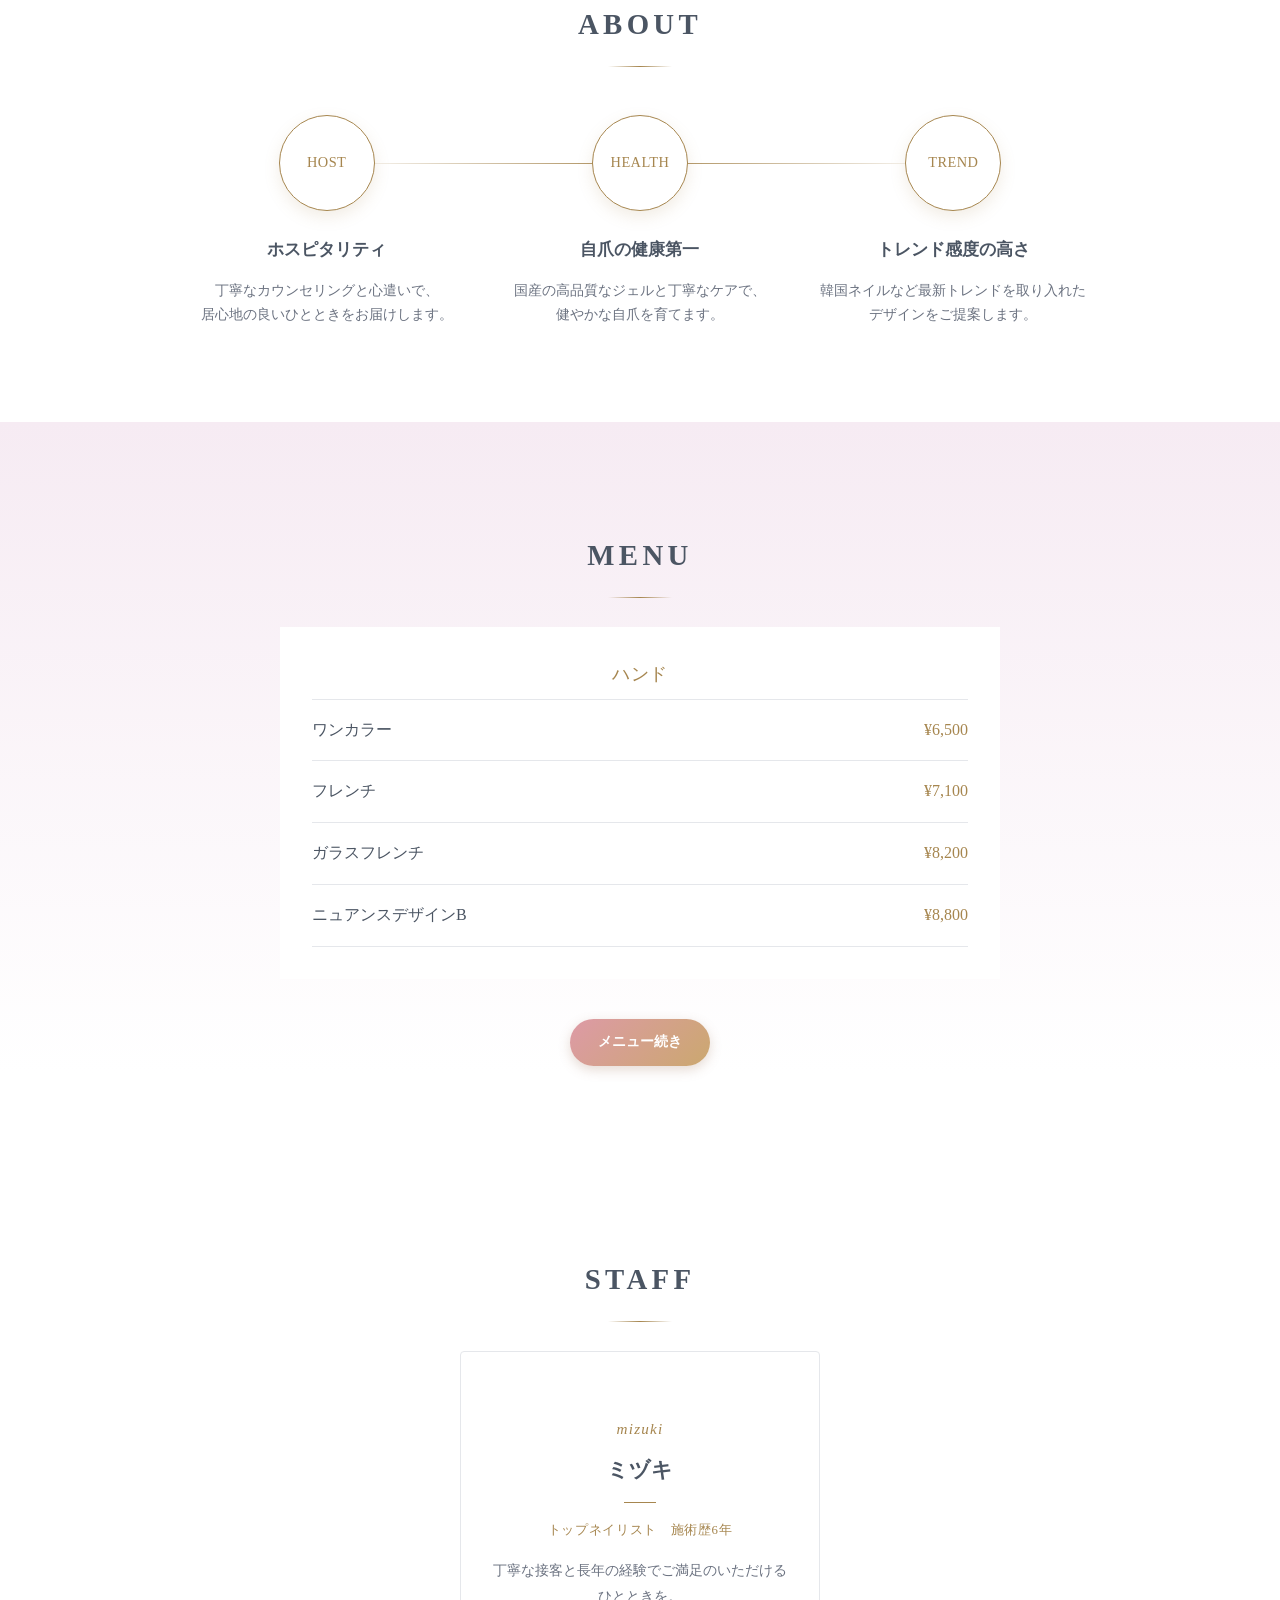
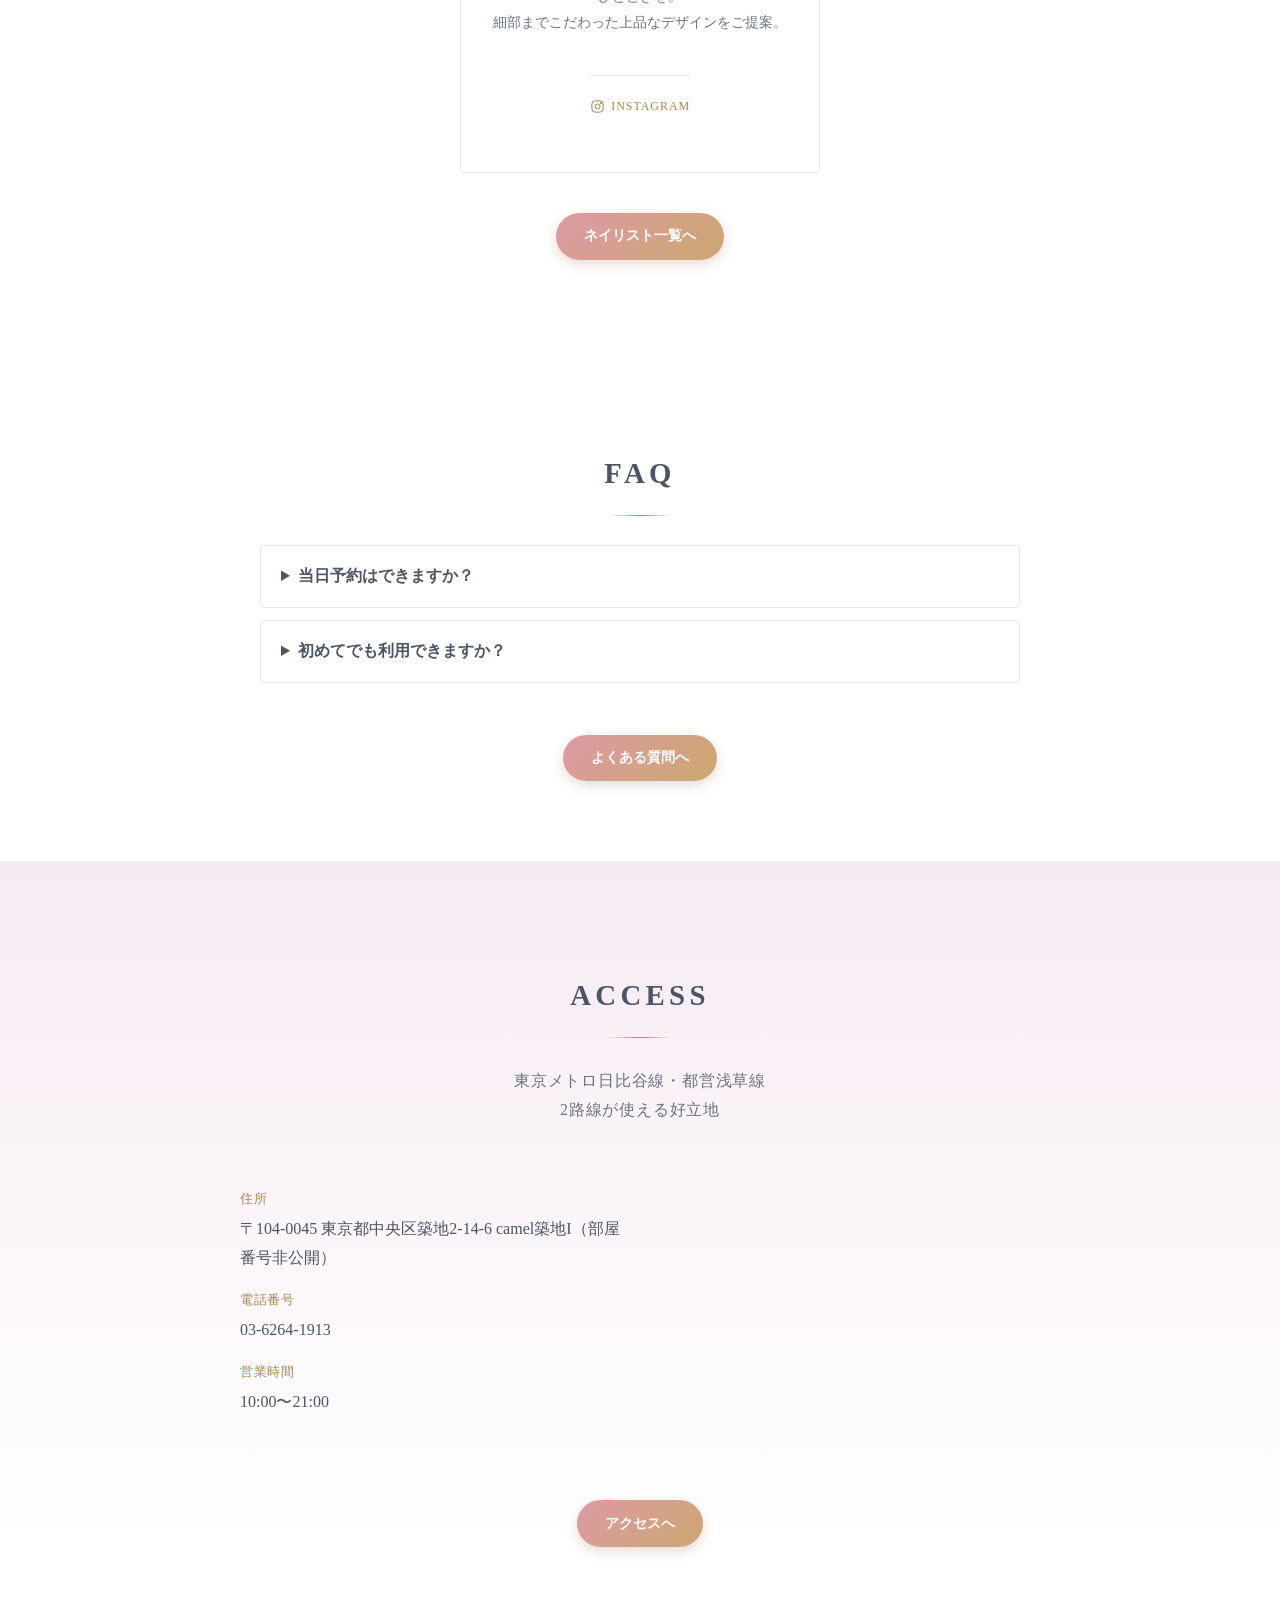
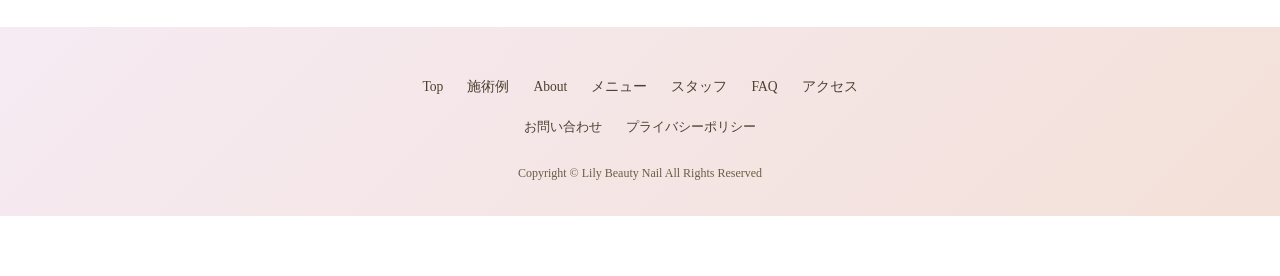
==== commit 13403d62: "Harden site with CSP/referrer policy; add mobile contact menu - Add Content-Security-Policy and Refe" ====
--- a/index.html
+++ b/index.html
@@ -3,6 +3,8 @@
 <head>
   <meta charset="UTF-8">
   <meta name="viewport" content="width=device-width, initial-scale=1.0">
+  <meta http-equiv="Content-Security-Policy" content="default-src 'self'; script-src 'self'; style-src 'self' 'unsafe-inline' https://fonts.googleapis.com; font-src https://fonts.gstatic.com; img-src 'self' data:; frame-src https://www.google.com; connect-src 'self'; object-src 'none'; base-uri 'self'; form-action 'none'">
+  <meta name="referrer" content="strict-origin-when-cross-origin">
   <title>Lily Beauty Nail</title>
   <link rel="preconnect" href="https://fonts.googleapis.com">
   <link href="https://fonts.googleapis.com/css2?family=Beau+Rivage&family=Cormorant+Garamond:ital,wght@0,500;0,600;0,700;1,500;1,600;1,700&family=Prata&family=Zen+Old+Mincho:wght@400;500;600;700&display=swap" rel="stylesheet">
@@ -24,6 +26,21 @@
         <li><a href="access.html">アクセス</a></li>
     </ul>
       <a href="access.html" class="btn-contact contact-trigger">お問い合わせ</a>
+      <div class="mobile-contact-menu">
+        <button type="button" class="mobile-contact-back">← 戻る</button>
+        <a href="tel:0362641913" class="mobile-contact-item">
+          <svg width="20" height="20" viewBox="0 0 24 24" fill="none" stroke="currentColor" stroke-width="1.6"><path d="M6.6 10.8c1.4 2.8 3.8 5.2 6.6 6.6l2.2-2.2c.3-.3.7-.4 1.1-.3 1.2.4 2.5.6 3.8.6.6 0 1 .4 1 1V20c0 .6-.4 1-1 1C11.4 21 3 12.6 3 3c0-.6.4-1 1-1h3.5c.6 0 1 .4 1 1 0 1.3.2 2.6.6 3.8.1.4 0 .8-.3 1.1L6.6 10.8z"/></svg>
+          <span>電話で問い合わせる</span>
+        </a>
+        <a href="https://lin.ee/Nxv7NEh" class="mobile-contact-item" target="_blank" rel="noopener noreferrer">
+          <svg width="20" height="20" viewBox="0 0 24 24" fill="none" stroke="currentColor" stroke-width="1.6"><path d="M21 11.5c0 4.7-4.5 8.5-10 8.5-.9 0-1.8-.1-2.6-.3L4 21l1-3.8C3.7 15.8 3 13.7 3 11.5 3 6.8 7.5 3 13 3s8 3.8 8 8.5z"/></svg>
+          <span>LINEで問い合わせる</span>
+        </a>
+        <a href="https://www.instagram.com/lilybeautynail/" class="mobile-contact-item" target="_blank" rel="noopener noreferrer">
+          <svg width="20" height="20" viewBox="0 0 24 24" fill="none" stroke="currentColor" stroke-width="1.6"><rect x="3" y="3" width="18" height="18" rx="5"></rect><circle cx="12" cy="12" r="4"></circle><circle cx="17.5" cy="6.5" r="1"></circle></svg>
+          <span>Instagramで問い合わせる</span>
+        </a>
+      </div>
     </nav>
     <button id="nav-toggle" class="nav-toggle" aria-label="メニューを開く" aria-expanded="false">
       <span></span><span></span><span></span>
--- a/style.css
+++ b/style.css
@@ -1152,6 +1152,92 @@
     gap: 1.5rem;
   }
 
+  .mobile-contact-menu {
+    display: none;
+  }
+
+  .site-nav.showing-contact ul,
+  .site-nav.showing-contact > .contact-trigger {
+    display: none;
+  }
+
+  .site-nav.showing-contact .mobile-contact-menu {
+    display: flex;
+    flex-direction: column;
+    align-items: center;
+    gap: 2rem;
+  }
+
+  .mobile-contact-back {
+    background: none;
+    border: none;
+    color: var(--ink-light);
+    font-size: 0.85rem;
+    letter-spacing: 0.05em;
+    margin-bottom: 0.5rem;
+    padding: 0.5rem 1rem;
+    border-radius: 999px;
+    cursor: pointer;
+    transition: background 0.25s ease, color 0.25s ease, transform 0.2s ease;
+  }
+
+  .mobile-contact-back:hover,
+  .mobile-contact-back:active,
+  .mobile-contact-back:focus-visible {
+    background: var(--bg-alt);
+    color: var(--gold);
+    transform: translateX(-3px);
+  }
+
+  .mobile-contact-item {
+    display: flex;
+    align-items: center;
+    justify-content: center;
+    gap: 0.75rem;
+    width: 100%;
+    max-width: 300px;
+    padding: 0.95rem 1.5rem;
+    border-radius: 999px;
+    background: var(--bg-alt);
+    color: var(--ink);
+    font-size: 1.05rem;
+    letter-spacing: 0.03em;
+    box-shadow: 0 4px 12px rgba(166, 134, 79, 0.12);
+    transition: background 0.35s ease, color 0.25s ease, transform 0.25s ease,
+      box-shadow 0.25s ease;
+  }
+
+  .mobile-contact-item svg {
+    color: var(--gold);
+    flex-shrink: 0;
+    transition: color 0.25s ease, transform 0.25s ease;
+  }
+
+  .mobile-contact-item:hover,
+  .mobile-contact-item:focus-visible {
+    background: var(--gradient-primary);
+    color: #fff;
+    transform: translateY(-2px) scale(1.03);
+    box-shadow: 0 10px 20px rgba(154, 110, 82, 0.3);
+  }
+
+  .mobile-contact-item:hover svg,
+  .mobile-contact-item:focus-visible svg {
+    color: #fff;
+    transform: scale(1.12);
+  }
+
+  .mobile-contact-item:active {
+    background: var(--gradient-primary-hover);
+    color: #fff;
+    transform: scale(0.96);
+    box-shadow: 0 2px 6px rgba(154, 110, 82, 0.25);
+  }
+
+  .mobile-contact-item:active svg {
+    color: #fff;
+  }
+
   .nav-toggle {
     display: flex;
   }
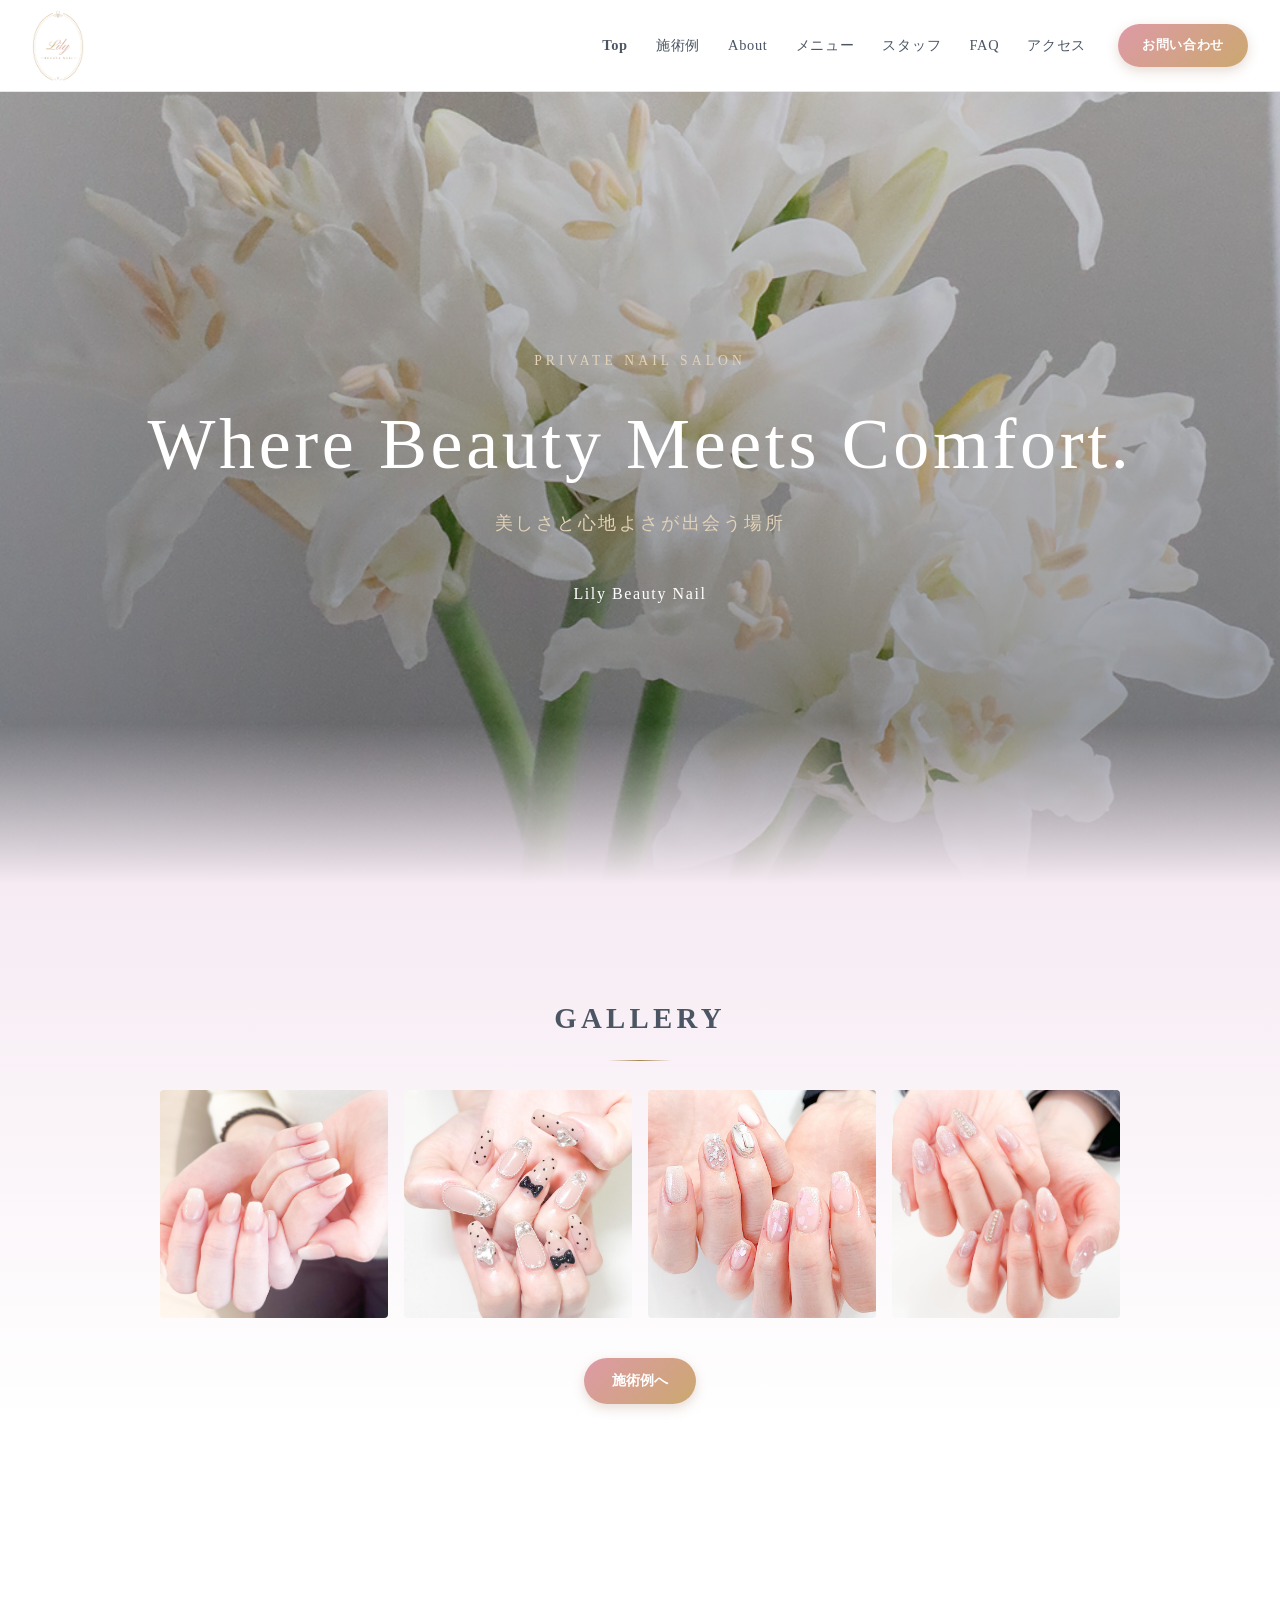
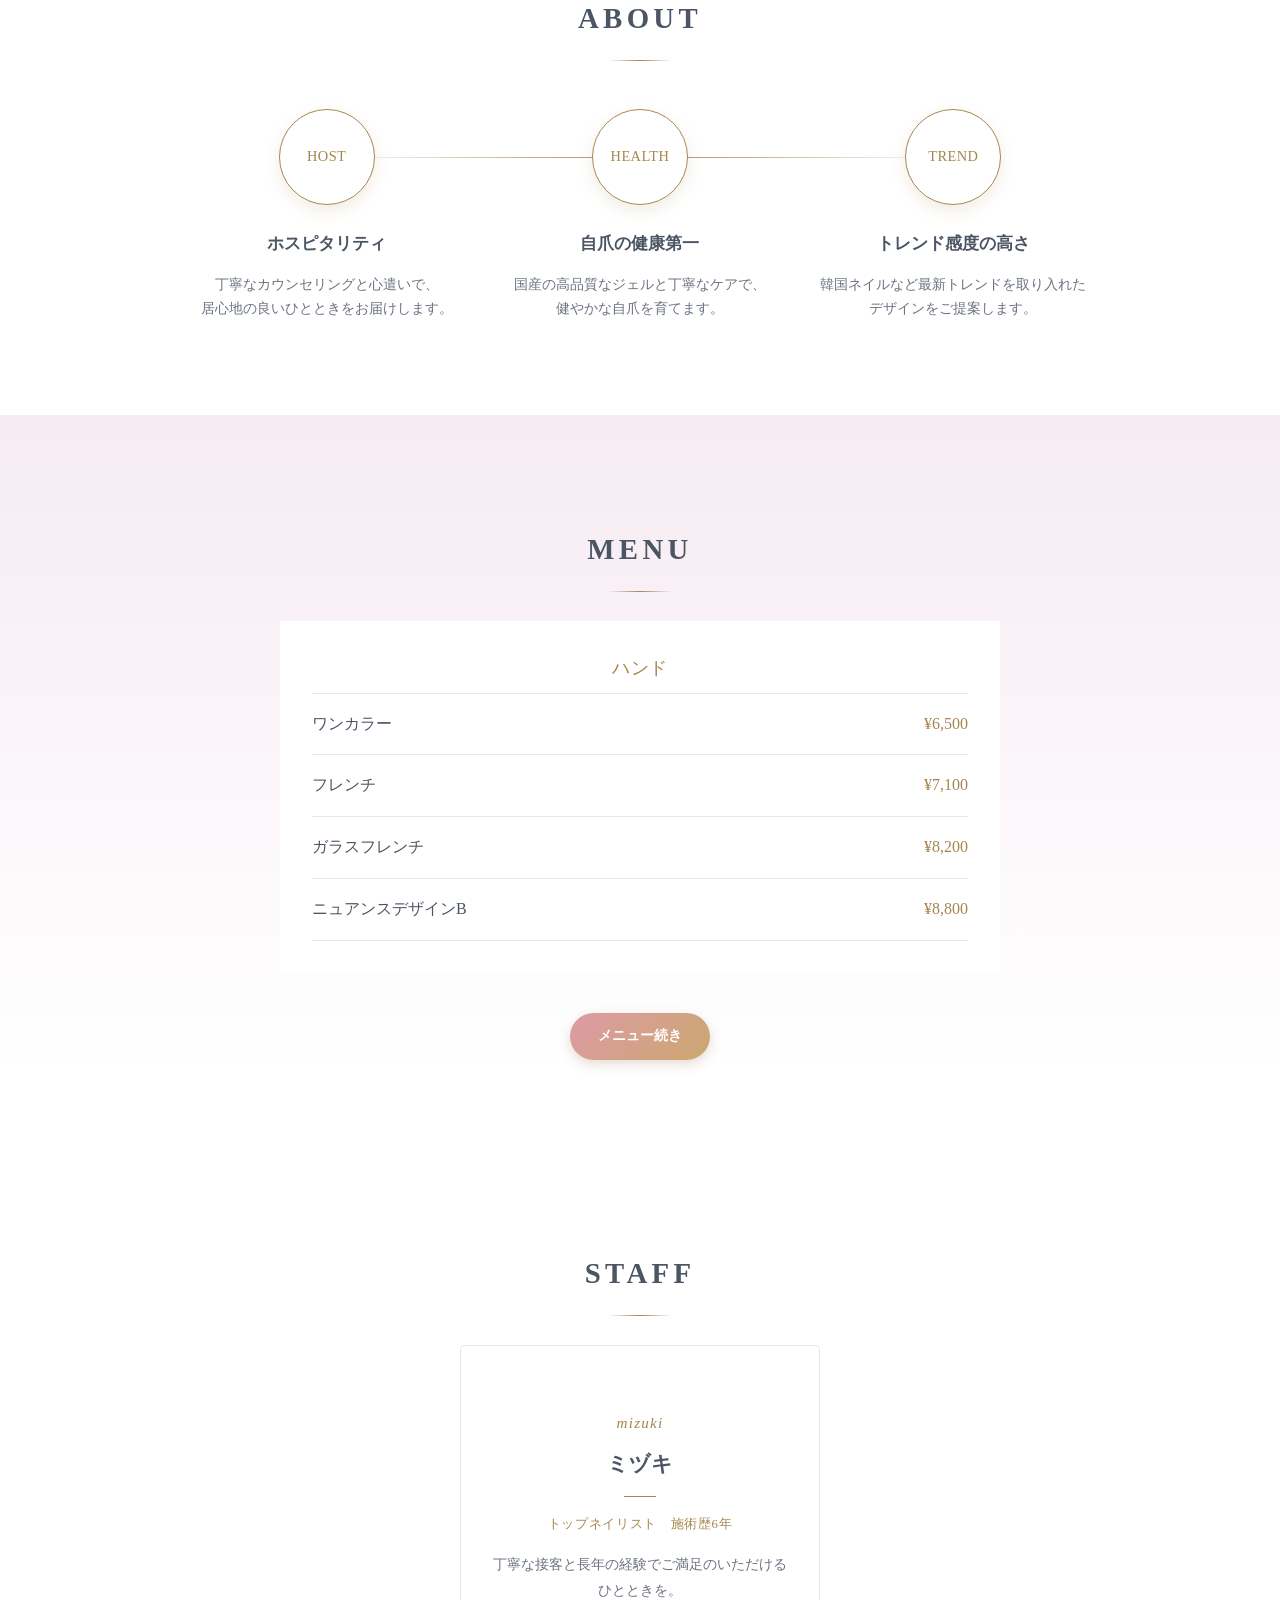
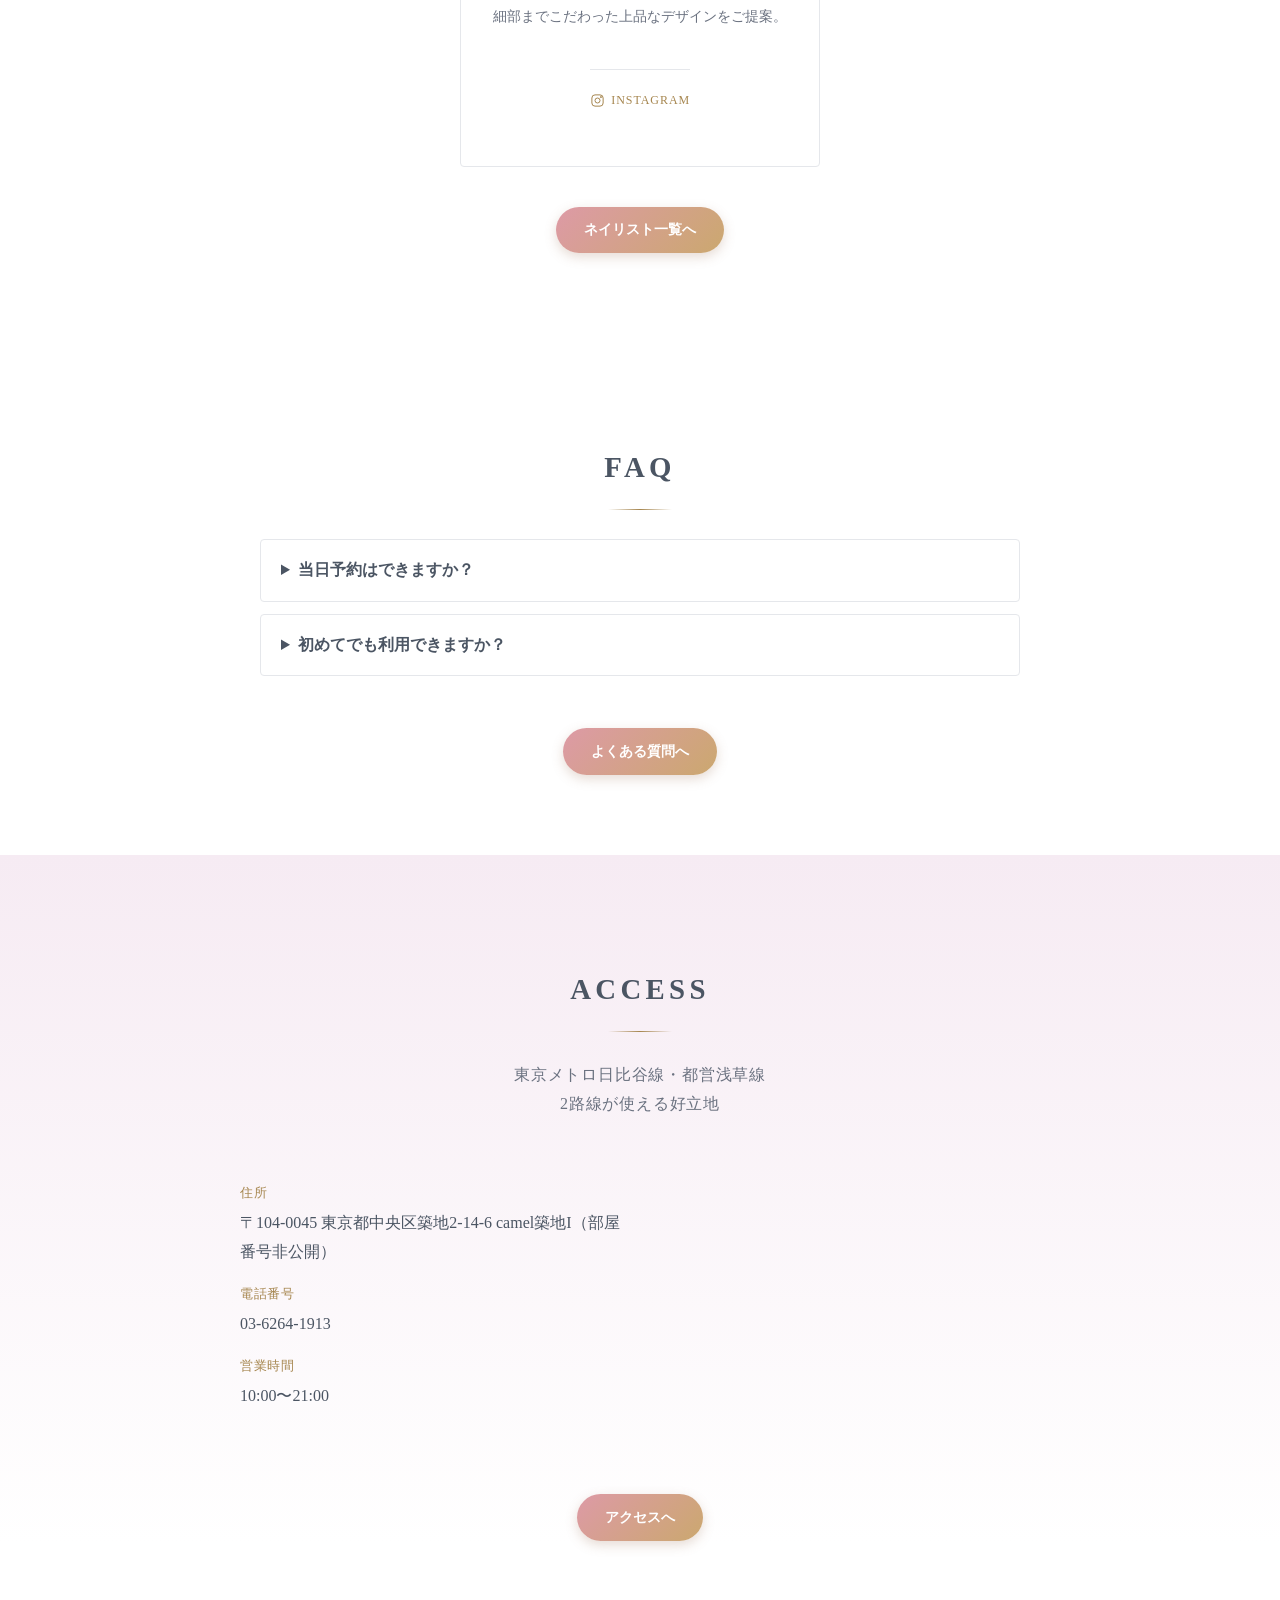
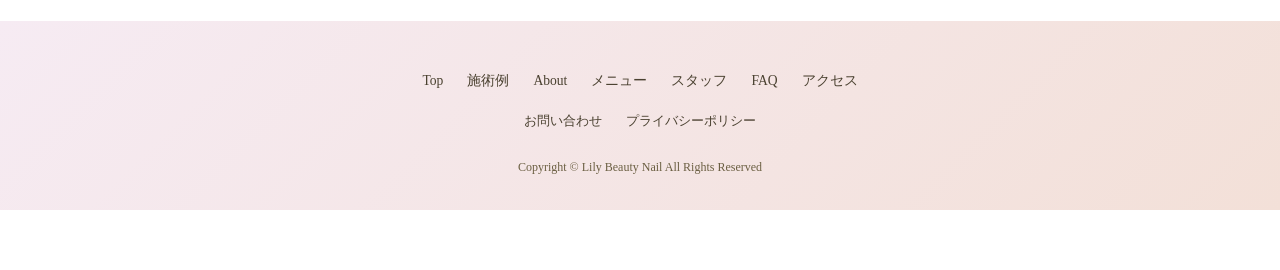
==== commit eea6543b: "Replace header logo with new lily oval logo - Swap images/logo.png for the new lily oval logo on eve" ====
--- a/index.html
+++ b/index.html
@@ -13,7 +13,7 @@
 <body>
   <header class="site-header">
     <a href="index.html" class="logo">
-      <img src="images/logo.png" alt="Lily Beauty Nail">
+      <img src="images/logo-lily-oval.png" alt="Lily Beauty Nail">
     </a>
     <nav id="site-nav" class="site-nav">
       <ul>
--- a/style.css
+++ b/style.css
@@ -76,7 +76,7 @@
   display: flex;
   align-items: center;
   justify-content: space-between;
-  padding: 1rem 2rem;
+  padding: 0.6rem 2rem;
   background: rgba(255, 255, 255, 0.95);
   border-bottom: 1px solid var(--border);
 }
@@ -87,7 +87,7 @@
 }
 
 .logo img {
-  height: 48px;
+  height: 72px;
   width: auto;
   display: block;
 }
@@ -1124,11 +1124,20 @@
   margin: 0;
 }
 
+/* Mobile-only contact menu (shown inside the hamburger menu) */
+.mobile-contact-menu {
+  display: none;
+}
+
 /* Responsive */
 @media (max-width: 768px) {
+  .logo img {
+    height: 56px;
+  }
+
   .site-nav {
     position: fixed;
-    top: 64px;
+    top: 76px;
     left: 0;
     right: 0;
     bottom: 0;
